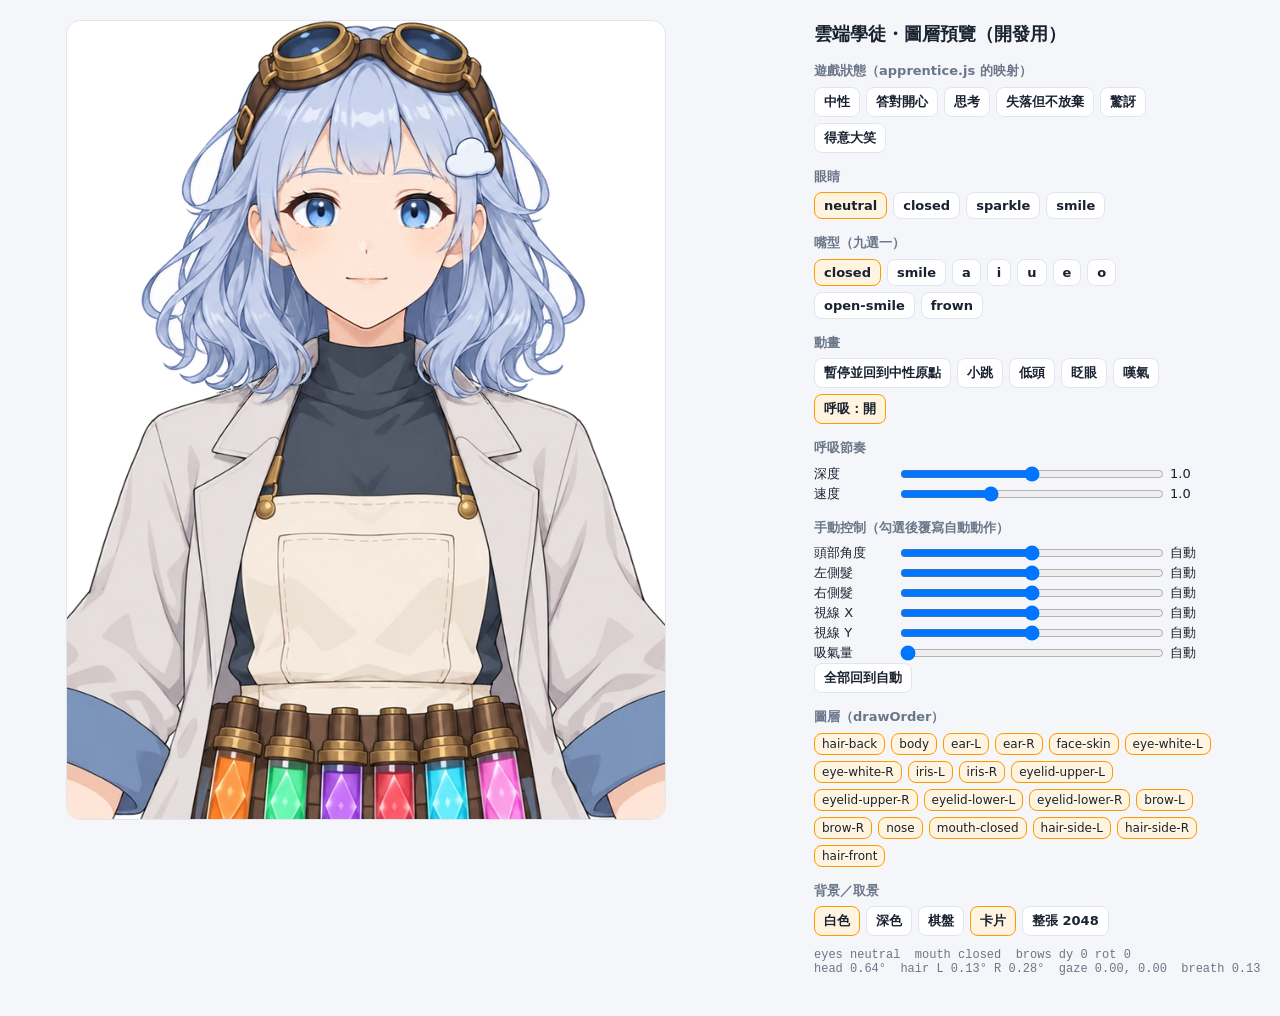
==== tests/apprentice-harness.html @ b0b6ad9e "feat: 雲端學徒 desktop companion (2D layer rig) Opt-in alternative to 雲寶 on desktop (≥1024px, fine point" ====
<!doctype html>
<html lang="zh-Hant">
<head>
<meta charset="utf-8">
<meta name="viewport" content="width=device-width, initial-scale=1">
<title>學徒圖層預覽</title>
<style>
  :root{ --bg:#f4f6f9; --surface:#fff; --border:#e1e5ec; --text:#1a2230; --muted:#6b7689; --accent:#ff9900; }
  *{ box-sizing:border-box; }
  body{ margin:0; background:var(--bg); color:var(--text); font:14px/1.5 system-ui,-apple-system,"PingFang TC",sans-serif; }
  main{ max-width:1180px; margin:0 auto; padding:20px 16px 40px; display:grid; grid-template-columns:minmax(0,1fr) 400px; gap:20px; }
  @media (max-width:820px){ main{ grid-template-columns:1fr; } }
  .stage{ border:1px solid var(--border); border-radius:14px; overflow:hidden; aspect-ratio:3/4; width:100%; max-width:600px; }
  .stage.full{ aspect-ratio:1; }
  .stage.bg-white{ background:#fff; } .stage.bg-dark{ background:#161e2e; }
  .stage.bg-checker{ background:repeating-conic-gradient(#d9dde4 0 25%, #fff 0 50%) 0 0/24px 24px; }
  canvas{ display:block; width:100%; height:100%; }
  h1{ font-size:18px; margin:0 0 6px; } h2{ font-size:13px; color:var(--muted); margin:14px 0 6px; font-weight:700; }
  .row{ display:flex; flex-wrap:wrap; gap:6px; align-items:center; }
  button{ border:1px solid var(--border); background:var(--surface); color:var(--text); font:600 13px system-ui; padding:5px 9px; border-radius:8px; cursor:pointer; }
  button:hover{ border-color:var(--accent); } button.on{ border-color:var(--accent); background:#fff4e0; }
  .layers button{ font-weight:500; font-size:12px; padding:3px 7px; } .layers button:not(.on){ opacity:.45; }
  label{ display:grid; grid-template-columns:76px 1fr 44px; gap:8px; align-items:center; font-size:13px; }
  input[type=range]{ width:100%; }
  #st{ font:12px ui-monospace,Menlo,monospace; color:var(--muted); margin-top:12px; white-space:pre; }
</style>
</head>
<body>
<main>
  <div><div class="stage bg-white" id="stage"><canvas id="cv"></canvas></div></div>
  <section>
    <h1>雲端學徒・圖層預覽（開發用）</h1>
    <h2>遊戲狀態（apprentice.js 的映射）</h2><div class="row" id="presets"></div>
    <h2>眼睛</h2><div class="row" id="eyes"></div>
    <h2>嘴型（九選一）</h2><div class="row" id="mouths"></div>
    <h2>動畫</h2>
    <div class="row">
      <button id="pause">暫停並回到中性原點</button>
      <button data-r="hop">小跳</button><button data-r="nod">低頭</button><button data-r="blink">眨眼</button>
      <button data-r="sigh">嘆氣</button><button id="breathOn" class="on">呼吸：開</button>
    </div>
    <h2>呼吸節奏</h2>
    <label>深度<input type="range" id="bDepth" min="0" max="2" step="0.1" value="1"><span id="bDepthv">1.0</span></label>
    <label>速度<input type="range" id="bRate" min="0.5" max="2" step="0.1" value="1"><span id="bRatev">1.0</span></label>
    <h2>手動控制（勾選後覆寫自動動作）</h2>
    <label>頭部角度<input type="range" id="head" min="-3" max="3" step="0.1" value="0"><span id="headv">自動</span></label>
    <label>左側髮<input type="range" id="hairL" min="-4" max="4" step="0.1" value="0"><span id="hairLv">自動</span></label>
    <label>右側髮<input type="range" id="hairR" min="-4" max="4" step="0.1" value="0"><span id="hairRv">自動</span></label>
    <label>視線 X<input type="range" id="gx" min="-1" max="1" step="0.05" value="0"><span id="gxv">自動</span></label>
    <label>視線 Y<input type="range" id="gy" min="-1" max="1" step="0.05" value="0"><span id="gyv">自動</span></label>
    <label>吸氣量<input type="range" id="br" min="0" max="2.2" step="0.05" value="0"><span id="brv">自動</span></label>
    <div class="row"><button id="auto">全部回到自動</button></div>
    <h2>圖層（drawOrder）</h2><div class="row layers" id="layers"></div>
    <h2>背景／取景</h2>
    <div class="row">
      <button data-bg="white" class="on">白色</button><button data-bg="dark">深色</button><button data-bg="checker">棋盤</button>
      <button data-fr="card" class="on">卡片</button><button data-fr="full">整張 2048</button>
    </div>
    <div id="st"></div>
  </section>
</main>
<script src="../apprentice-rig.js"></script>
<script>
"use strict";
// ?root=<folder>&ext=.png loads another copy of the rig (e.g. the 2048 originals) for verification
// (same-origin only, so a crafted link cannot make this page show someone else's images)
const q = new URLSearchParams(location.search);
const sameOrigin = r => { try { return new URL(r, location.href).origin === location.origin; } catch { return false; } };
const root = q.get("root") && sameOrigin(q.get("root")) ? q.get("root") : undefined;
const ext = root && [".png", ".webp"].includes(q.get("ext")) ? q.get("ext") : undefined;
const cv = document.getElementById("cv"), stage = document.getElementById("stage");
const rig = ApprenticeRig.create(cv, { framing: "card", root, ext });
window.rig = rig;
const $ = id => document.getElementById(id);
const mk = (txt, fn, parent) => { const b = document.createElement("button"); b.textContent = txt; b.onclick = () => fn(b); parent.appendChild(b); return b; };
const radio = (sel, b) => { document.querySelectorAll(sel).forEach(x => x.classList.remove("on")); b && b.classList.add("on"); };
const PRESETS = {   // mirrors apprentice.js STATE: [eyes, mouth, brow dy, brow rot, gaze]
  "中性": ["neutral", "closed", 0, 0, null], "答對開心": ["sparkle", "open-smile", -4, 0, null],
  "思考": ["neutral", "u", -6, 0, [-0.6, -0.9]], "失落但不放棄": ["neutral", "smile", 4, 8, [0, 0.5]],
  "驚訝": ["neutral", "o", -10, 0, [0, 0]], "得意大笑": ["smile", "open-smile", -4, 0, null],
};
const sync = () => {
  const s = rig.state(), find = (sel, txt) => [...document.querySelectorAll(sel)].find(b => b.textContent === txt);
  radio("#eyes button", find("#eyes button", s.eyes)); radio("#mouths button", find("#mouths button", s.mouth));
};
Object.entries(PRESETS).forEach(([name, [e, m, dy, rot, g]]) => mk(name, b => {
  rig.setEyes(e); rig.setMouth(m); rig.setBrows(dy, rot); rig.setGaze(...(g || [0, 0])); radio("#presets button", b); sync();
}, $("presets")));
rig.EYES.forEach(e => mk(e, b => { rig.setEyes(e); radio("#eyes button", b); }, $("eyes")));
rig.MOUTHS.forEach(m => mk(m, b => { rig.setMouth(m); radio("#mouths button", b); }, $("mouths")));
rig.ready.then(() => {
  radio("#eyes button", $("eyes").firstChild); radio("#mouths button", $("mouths").firstChild);
  rig.layers().forEach(n => { const b = mk(n, () => { b.classList.toggle("on"); rig.setLayerVisible(n, b.classList.contains("on")); }, $("layers")); b.classList.add("on"); });
});
let paused = false;
$("pause").onclick = e => {
  paused = !paused; rig.pause(paused);
  if (paused) { rig.reset(); rig.pause(true); Object.keys(manual).forEach(id => { manual[id] = null; $(id).value = 0; $(id + "v").textContent = "自動"; }); sync(); radio("#presets button"); }
  e.target.textContent = paused ? "繼續動畫" : "暫停並回到中性原點";
};
document.querySelectorAll("[data-r]").forEach(b => b.onclick = () => {
  if (b.dataset.r === "hop") rig.hop();
  if (b.dataset.r === "nod") { rig.nod(12); setTimeout(() => rig.nod(0), 1500); }
  if (b.dataset.r === "blink") rig.blink();
  if (b.dataset.r === "sigh") rig.sigh();
});
let breathOn = true;
$("breathOn").onclick = e => { breathOn = !breathOn; rig.setBreath({ on: breathOn }); e.target.classList.toggle("on", breathOn); e.target.textContent = breathOn ? "呼吸：開" : "呼吸：關"; };
["bDepth", "bRate"].forEach(id => $(id).oninput = () => {
  $(id + "v").textContent = (+$(id).value).toFixed(1);
  rig.setBreath(id === "bDepth" ? { depth: +$(id).value } : { rate: +$(id).value });
});
const manual = { head: null, hairL: null, hairR: null, gx: null, gy: null, br: null };
const apply = () => {
  rig.setBreathManual(manual.br);
  rig.setHeadAngle(manual.head);
  rig.setHairAngles(manual.hairL == null && manual.hairR == null ? null : manual.hairL ?? 0, manual.hairR ?? 0);
  rig.setGazeManual(manual.gx == null && manual.gy == null ? null : manual.gx ?? 0, manual.gy ?? 0);
};
Object.keys(manual).forEach(id => $(id).oninput = () => { manual[id] = +$(id).value; $(id + "v").textContent = (+$(id).value).toFixed(id.startsWith("g") || id === "br" ? 2 : 1); apply(); });
$("auto").onclick = () => { Object.keys(manual).forEach(id => { manual[id] = null; $(id).value = 0; $(id + "v").textContent = "自動"; }); apply(); };
document.querySelectorAll("[data-bg]").forEach(b => b.onclick = () => { stage.className = stage.className.replace(/bg-\w+/, "bg-" + b.dataset.bg); radio("[data-bg]", b); });
document.querySelectorAll("[data-fr]").forEach(b => b.onclick = () => { stage.classList.toggle("full", b.dataset.fr === "full"); rig.setFraming(b.dataset.fr); radio("[data-fr]", b); });
addEventListener("resize", () => rig.resize());
setInterval(() => { const s = rig.state(); $("st").textContent =
  `eyes ${s.eyes}  mouth ${s.mouth}  brows dy ${s.brows.dy} rot ${s.brows.rot}\nhead ${s.headDeg.toFixed(2)}°  hair L ${s.hairL.toFixed(2)}° R ${s.hairR.toFixed(2)}°  gaze ${s.gaze.map(v => v.toFixed(2)).join(", ")}  breath ${s.breath.toFixed(2)}`; }, 200);
</script>
</body>
</html>
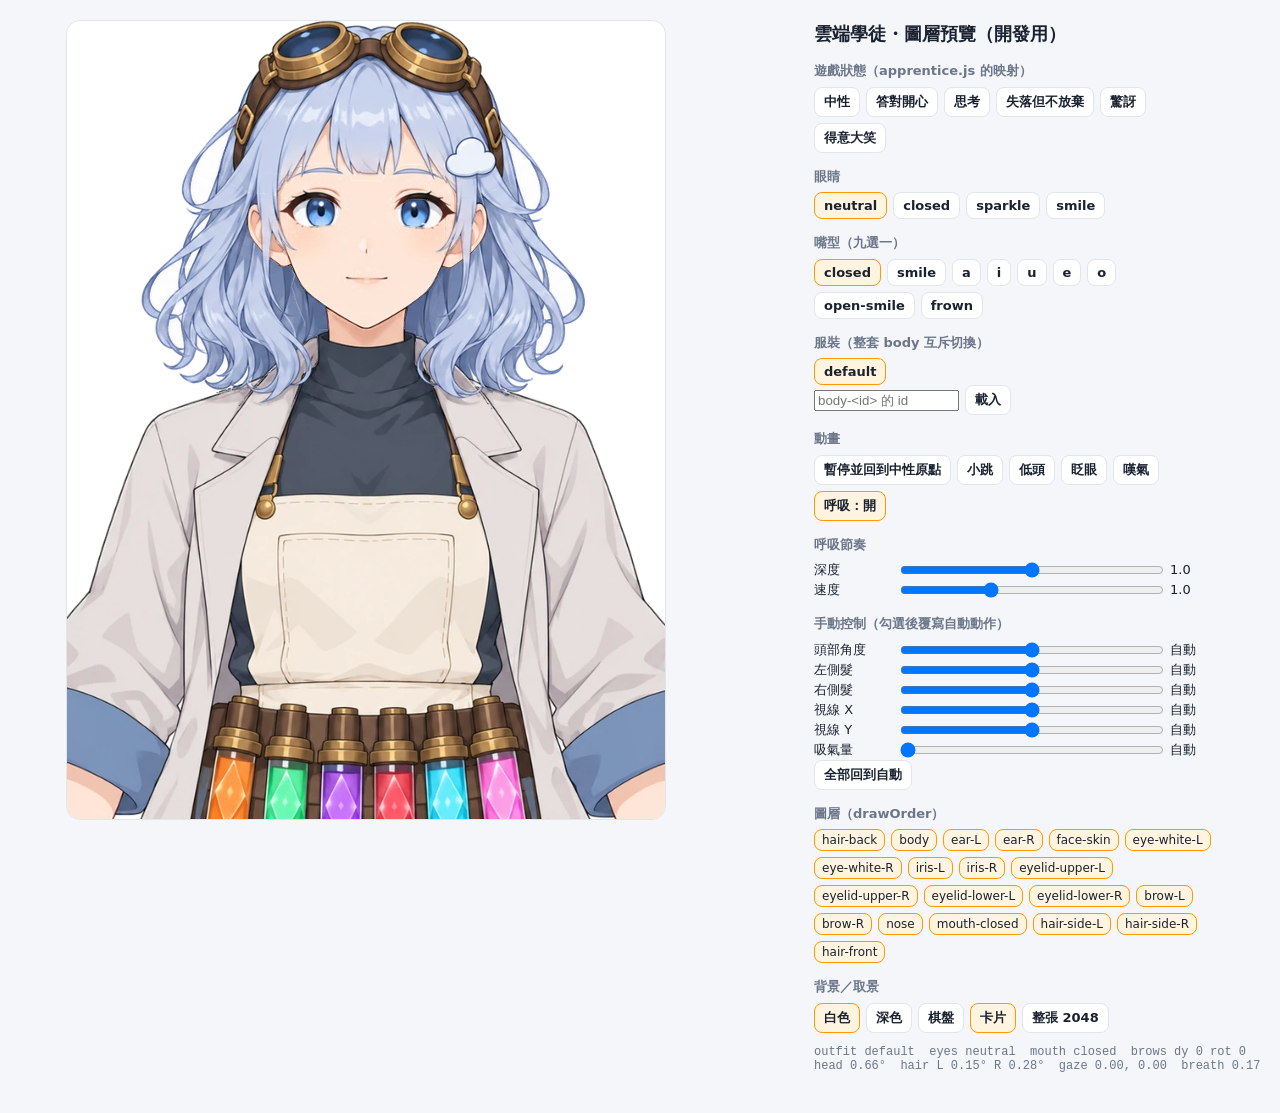
==== commit 4224a086: "feat(apprentice): whole-body outfit slot (setOutfit / outfits) Body layer becomes an exclusive slot " ====
--- a/tests/apprentice-harness.html
+++ b/tests/apprentice-harness.html
@@ -33,6 +33,9 @@
     <h2>遊戲狀態（apprentice.js 的映射）</h2><div class="row" id="presets"></div>
     <h2>眼睛</h2><div class="row" id="eyes"></div>
     <h2>嘴型（九選一）</h2><div class="row" id="mouths"></div>
+    <h2>服裝（整套 body 互斥切換）</h2>
+    <div class="row" id="outfits"></div>
+    <div class="row"><input id="outfitId" placeholder="body-<id> 的 id" size="16"><button id="outfitTry">載入</button><span id="outfitMsg"></span></div>
     <h2>動畫</h2>
     <div class="row">
       <button id="pause">暫停並回到中性原點</button>
@@ -90,8 +93,15 @@
 rig.MOUTHS.forEach(m => mk(m, b => { rig.setMouth(m); radio("#mouths button", b); }, $("mouths")));
 rig.ready.then(() => {
   radio("#eyes button", $("eyes").firstChild); radio("#mouths button", $("mouths").firstChild);
+  rig.outfits().forEach(id => mk(id, b => wear(id, b), $("outfits")));
+  radio("#outfits button", $("outfits").firstChild);
   rig.layers().forEach(n => { const b = mk(n, () => { b.classList.toggle("on"); rig.setLayerVisible(n, b.classList.contains("on")); }, $("layers")); b.classList.add("on"); });
 });
+const wear = (id, b) => rig.setOutfit(id).then(ok => {
+  $("outfitMsg").textContent = ok ? "" : `「${id}」載入失敗，維持 ${rig.state().outfit}`;
+  if (ok) radio("#outfits button", b || [...$("outfits").children].find(x => x.textContent === id));
+});
+$("outfitTry").onclick = () => wear($("outfitId").value.trim());
 let paused = false;
 $("pause").onclick = e => {
   paused = !paused; rig.pause(paused);
@@ -123,7 +133,7 @@
 document.querySelectorAll("[data-fr]").forEach(b => b.onclick = () => { stage.classList.toggle("full", b.dataset.fr === "full"); rig.setFraming(b.dataset.fr); radio("[data-fr]", b); });
 addEventListener("resize", () => rig.resize());
 setInterval(() => { const s = rig.state(); $("st").textContent =
-  `eyes ${s.eyes}  mouth ${s.mouth}  brows dy ${s.brows.dy} rot ${s.brows.rot}\nhead ${s.headDeg.toFixed(2)}°  hair L ${s.hairL.toFixed(2)}° R ${s.hairR.toFixed(2)}°  gaze ${s.gaze.map(v => v.toFixed(2)).join(", ")}  breath ${s.breath.toFixed(2)}`; }, 200);
+  `outfit ${s.outfit}  eyes ${s.eyes}  mouth ${s.mouth}  brows dy ${s.brows.dy} rot ${s.brows.rot}\nhead ${s.headDeg.toFixed(2)}°  hair L ${s.hairL.toFixed(2)}° R ${s.hairR.toFixed(2)}°  gaze ${s.gaze.map(v => v.toFixed(2)).join(", ")}  breath ${s.breath.toFixed(2)}`; }, 200);
 </script>
 </body>
 </html>
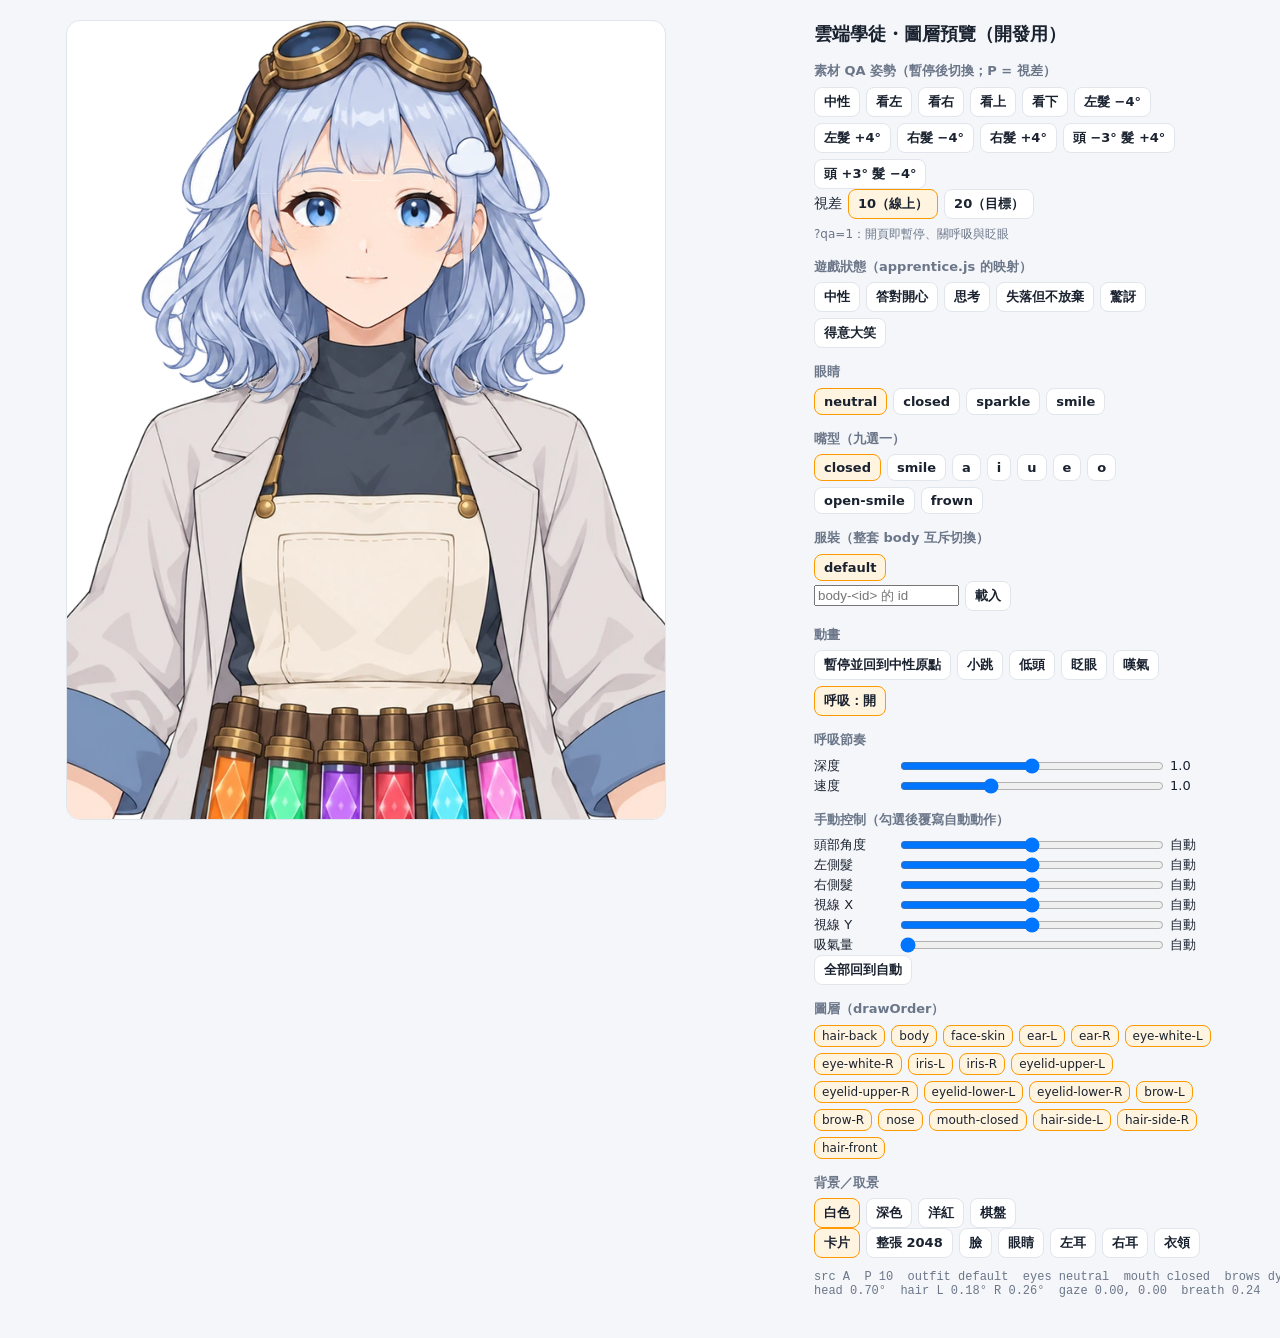
==== commit 304c9116: "feat(apprentice): rig assets v3.2 (layer ownership and hidden-fill fixes) Swap the 1024 WebP rig for" ====
--- a/tests/apprentice-harness.html
+++ b/tests/apprentice-harness.html
@@ -12,7 +12,7 @@
   @media (max-width:820px){ main{ grid-template-columns:1fr; } }
   .stage{ border:1px solid var(--border); border-radius:14px; overflow:hidden; aspect-ratio:3/4; width:100%; max-width:600px; }
   .stage.full{ aspect-ratio:1; }
-  .stage.bg-white{ background:#fff; } .stage.bg-dark{ background:#161e2e; }
+  .stage.bg-white{ background:#fff; } .stage.bg-dark{ background:#161e2e; } .stage.bg-magenta{ background:#ff00ff; }
   .stage.bg-checker{ background:repeating-conic-gradient(#d9dde4 0 25%, #fff 0 50%) 0 0/24px 24px; }
   canvas{ display:block; width:100%; height:100%; }
   h1{ font-size:18px; margin:0 0 6px; } h2{ font-size:13px; color:var(--muted); margin:14px 0 6px; font-weight:700; }
@@ -23,6 +23,7 @@
   label{ display:grid; grid-template-columns:76px 1fr 44px; gap:8px; align-items:center; font-size:13px; }
   input[type=range]{ width:100%; }
   #st{ font:12px ui-monospace,Menlo,monospace; color:var(--muted); margin-top:12px; white-space:pre; }
+  .hint{ font-size:12px; color:var(--muted); }
 </style>
 </head>
 <body>
@@ -30,6 +31,13 @@
   <div><div class="stage bg-white" id="stage"><canvas id="cv"></canvas></div></div>
   <section>
     <h1>雲端學徒・圖層預覽（開發用）</h1>
+    <div id="srcBox" hidden>
+      <h2>素材比較（?root=A&amp;alt=B，同源路徑）</h2><div class="row" id="srcs"></div>
+    </div>
+    <h2>素材 QA 姿勢（暫停後切換；P = 視差）</h2>
+    <div class="row" id="poses"></div>
+    <div class="row">視差 <button data-p="10">10（線上）</button><button data-p="20">20（目標）</button>
+      <span class="hint">?qa=1：開頁即暫停、關呼吸與眨眼</span></div>
     <h2>遊戲狀態（apprentice.js 的映射）</h2><div class="row" id="presets"></div>
     <h2>眼睛</h2><div class="row" id="eyes"></div>
     <h2>嘴型（九選一）</h2><div class="row" id="mouths"></div>
@@ -56,8 +64,11 @@
     <h2>圖層（drawOrder）</h2><div class="row layers" id="layers"></div>
     <h2>背景／取景</h2>
     <div class="row">
-      <button data-bg="white" class="on">白色</button><button data-bg="dark">深色</button><button data-bg="checker">棋盤</button>
+      <button data-bg="white" class="on">白色</button><button data-bg="dark">深色</button><button data-bg="magenta">洋紅</button><button data-bg="checker">棋盤</button>
+    </div>
+    <div class="row">
       <button data-fr="card" class="on">卡片</button><button data-fr="full">整張 2048</button>
+      <button data-fr="face">臉</button><button data-fr="eyes">眼睛</button><button data-fr="earL">左耳</button><button data-fr="earR">右耳</button><button data-fr="collar">衣領</button>
     </div>
     <div id="st"></div>
   </section>
@@ -65,18 +76,61 @@
 <script src="../apprentice-rig.js"></script>
 <script>
 "use strict";
-// ?root=<folder>&ext=.png loads another copy of the rig (e.g. the 2048 originals) for verification
-// (same-origin only, so a crafted link cannot make this page show someone else's images)
+// ?root=<folder>&ext=.png loads another copy of the rig (e.g. the 2048 originals) for verification;
+// ?alt=<folder> adds a second copy to flip between (A/B), ?p=20 sets the head parallax, ?qa=1 opens
+// paused with breathing and blinking off. Same-origin only, so a crafted link cannot make this page
+// show someone else's images.
 const q = new URLSearchParams(location.search);
 const sameOrigin = r => { try { return new URL(r, location.href).origin === location.origin; } catch { return false; } };
-const root = q.get("root") && sameOrigin(q.get("root")) ? q.get("root") : undefined;
-const ext = root && [".png", ".webp"].includes(q.get("ext")) ? q.get("ext") : undefined;
+const pick = k => (q.get(k) && sameOrigin(q.get(k)) ? q.get(k) : undefined);
+const ext = [".png", ".webp"].includes(q.get("ext")) ? q.get("ext") : undefined;
+const SRC = { A: pick("root"), B: pick("alt") };
+const qaMode = q.get("qa") === "1";
+const cfg = { src: "A", parallax: +q.get("p") || undefined };
+// zoomed QA framings in rig units (the stage stays 3:4)
+Object.assign(ApprenticeRig.FRAMING, {
+  face: { x: 660, y: 330, w: 730 }, eyes: { x: 830, y: 430, w: 390 },
+  earL: { x: 640, y: 420, w: 330 }, earR: { x: 1080, y: 420, w: 330 }, collar: { x: 640, y: 720, w: 770 },
+});
+const POSES = {   // the asset-QA set: [head°, hair L°, hair R°, gaze x, gaze y]
+  "中性": [0, 0, 0, 0, 0], "看左": [0, 0, 0, -1, 0], "看右": [0, 0, 0, 1, 0], "看上": [0, 0, 0, 0, -1], "看下": [0, 0, 0, 0, 1],
+  "左髮 −4°": [0, -4, 0, 0, 0], "左髮 +4°": [0, 4, 0, 0, 0], "右髮 −4°": [0, 0, -4, 0, 0], "右髮 +4°": [0, 0, 4, 0, 0],
+  "頭 −3° 髮 +4°": [-3, 4, 4, 0, 0], "頭 +3° 髮 −4°": [3, -4, -4, 0, 0],
+};
 const cv = document.getElementById("cv"), stage = document.getElementById("stage");
-const rig = ApprenticeRig.create(cv, { framing: "card", root, ext });
-window.rig = rig;
+let rig, framing = "card", paused = false, breathOn = !qaMode;
 const $ = id => document.getElementById(id);
 const mk = (txt, fn, parent) => { const b = document.createElement("button"); b.textContent = txt; b.onclick = () => fn(b); parent.appendChild(b); return b; };
 const radio = (sel, b) => { document.querySelectorAll(sel).forEach(x => x.classList.remove("on")); b && b.classList.add("on"); };
+const manual = { head: null, hairL: null, hairR: null, gx: null, gy: null, br: null };
+const apply = () => {
+  rig.setBreathManual(manual.br);
+  rig.setHeadAngle(manual.head);
+  rig.setHairAngles(manual.hairL == null && manual.hairR == null ? null : manual.hairL ?? 0, manual.hairR ?? 0);
+  rig.setGazeManual(manual.gx == null && manual.gy == null ? null : manual.gx ?? 0, manual.gy ?? 0);
+};
+const showManual = () => Object.keys(manual).forEach(id => {
+  $(id).value = manual[id] ?? 0;
+  $(id + "v").textContent = manual[id] == null ? "自動" : (+manual[id]).toFixed(id.startsWith("g") || id === "br" ? 2 : 1);
+});
+
+// (re)build the rig — on load, on A/B switch and on a parallax change; pose, framing and pause carry over
+function make() {
+  if (rig) rig.destroy();
+  const root = SRC[cfg.src];
+  rig = ApprenticeRig.create(cv, { framing, root, ext: root ? ext : undefined, parallax: cfg.parallax, autoBlink: !qaMode });
+  window.rig = rig;
+  ["outfits", "layers"].forEach(id => ($(id).textContent = ""));
+  rig.ready.then(() => {
+    rig.setBreath({ on: breathOn }); rig.pause(paused); apply();
+    radio("#eyes button", $("eyes").firstChild); radio("#mouths button", $("mouths").firstChild);
+    rig.outfits().forEach(id => mk(id, b => wear(id, b), $("outfits")));
+    radio("#outfits button", $("outfits").firstChild);
+    rig.layers().forEach(n => { const b = mk(n, () => { b.classList.toggle("on"); rig.setLayerVisible(n, b.classList.contains("on")); }, $("layers")); b.classList.add("on"); });
+    radio("[data-p]", document.querySelector(`[data-p="${cfg.parallax || 10}"]`));
+  });
+}
+
 const PRESETS = {   // mirrors apprentice.js STATE: [eyes, mouth, brow dy, brow rot, gaze]
   "中性": ["neutral", "closed", 0, 0, null], "答對開心": ["sparkle", "open-smile", -4, 0, null],
   "思考": ["neutral", "u", -6, 0, [-0.6, -0.9]], "失落但不放棄": ["neutral", "smile", 4, 8, [0, 0.5]],
@@ -89,51 +143,54 @@
 Object.entries(PRESETS).forEach(([name, [e, m, dy, rot, g]]) => mk(name, b => {
   rig.setEyes(e); rig.setMouth(m); rig.setBrows(dy, rot); rig.setGaze(...(g || [0, 0])); radio("#presets button", b); sync();
 }, $("presets")));
-rig.EYES.forEach(e => mk(e, b => { rig.setEyes(e); radio("#eyes button", b); }, $("eyes")));
-rig.MOUTHS.forEach(m => mk(m, b => { rig.setMouth(m); radio("#mouths button", b); }, $("mouths")));
-rig.ready.then(() => {
-  radio("#eyes button", $("eyes").firstChild); radio("#mouths button", $("mouths").firstChild);
-  rig.outfits().forEach(id => mk(id, b => wear(id, b), $("outfits")));
-  radio("#outfits button", $("outfits").firstChild);
-  rig.layers().forEach(n => { const b = mk(n, () => { b.classList.toggle("on"); rig.setLayerVisible(n, b.classList.contains("on")); }, $("layers")); b.classList.add("on"); });
-});
+ApprenticeRig.EYES.forEach(e => mk(e, b => { rig.setEyes(e); radio("#eyes button", b); }, $("eyes")));
+ApprenticeRig.MOUTHS.forEach(m => mk(m, b => { rig.setMouth(m); radio("#mouths button", b); }, $("mouths")));
+Object.entries(POSES).forEach(([name, [h, l, r, x, y]]) => mk(name, b => {
+  Object.assign(manual, { head: h, hairL: l, hairR: r, gx: x, gy: y, br: 0 }); showManual(); apply(); radio("#poses button", b);
+}, $("poses")));
+if (SRC.B) {
+  $("srcBox").hidden = false;
+  [["A", SRC.A || "網站預設"], ["B", SRC.B]].forEach(([k, path]) => {
+    const b = mk(`${k}：${path.replace(/\/$/, "").split("/").pop()}`, () => { cfg.src = k; radio("#srcs button", b); make(); }, $("srcs"));
+    b.title = path; if (k === "A") b.classList.add("on");
+  });
+}
+document.querySelectorAll("[data-p]").forEach(b => b.onclick = () => { cfg.parallax = +b.dataset.p; make(); });
 const wear = (id, b) => rig.setOutfit(id).then(ok => {
   $("outfitMsg").textContent = ok ? "" : `「${id}」載入失敗，維持 ${rig.state().outfit}`;
   if (ok) radio("#outfits button", b || [...$("outfits").children].find(x => x.textContent === id));
 });
 $("outfitTry").onclick = () => wear($("outfitId").value.trim());
-let paused = false;
-$("pause").onclick = e => {
-  paused = !paused; rig.pause(paused);
-  if (paused) { rig.reset(); rig.pause(true); Object.keys(manual).forEach(id => { manual[id] = null; $(id).value = 0; $(id + "v").textContent = "自動"; }); sync(); radio("#presets button"); }
-  e.target.textContent = paused ? "繼續動畫" : "暫停並回到中性原點";
+const setPaused = p => {
+  paused = p; rig.pause(paused);
+  if (paused) { rig.reset(); rig.pause(true); Object.keys(manual).forEach(id => (manual[id] = null)); showManual(); apply(); sync(); radio("#presets button"); radio("#poses button"); }
+  $("pause").textContent = paused ? "繼續動畫" : "暫停並回到中性原點";
 };
+$("pause").onclick = () => setPaused(!paused);
 document.querySelectorAll("[data-r]").forEach(b => b.onclick = () => {
   if (b.dataset.r === "hop") rig.hop();
   if (b.dataset.r === "nod") { rig.nod(12); setTimeout(() => rig.nod(0), 1500); }
   if (b.dataset.r === "blink") rig.blink();
   if (b.dataset.r === "sigh") rig.sigh();
 });
-let breathOn = true;
-$("breathOn").onclick = e => { breathOn = !breathOn; rig.setBreath({ on: breathOn }); e.target.classList.toggle("on", breathOn); e.target.textContent = breathOn ? "呼吸：開" : "呼吸：關"; };
+const showBreath = () => { $("breathOn").classList.toggle("on", breathOn); $("breathOn").textContent = breathOn ? "呼吸：開" : "呼吸：關"; };
+$("breathOn").onclick = () => { breathOn = !breathOn; rig.setBreath({ on: breathOn }); showBreath(); };
 ["bDepth", "bRate"].forEach(id => $(id).oninput = () => {
   $(id + "v").textContent = (+$(id).value).toFixed(1);
   rig.setBreath(id === "bDepth" ? { depth: +$(id).value } : { rate: +$(id).value });
 });
-const manual = { head: null, hairL: null, hairR: null, gx: null, gy: null, br: null };
-const apply = () => {
-  rig.setBreathManual(manual.br);
-  rig.setHeadAngle(manual.head);
-  rig.setHairAngles(manual.hairL == null && manual.hairR == null ? null : manual.hairL ?? 0, manual.hairR ?? 0);
-  rig.setGazeManual(manual.gx == null && manual.gy == null ? null : manual.gx ?? 0, manual.gy ?? 0);
-};
-Object.keys(manual).forEach(id => $(id).oninput = () => { manual[id] = +$(id).value; $(id + "v").textContent = (+$(id).value).toFixed(id.startsWith("g") || id === "br" ? 2 : 1); apply(); });
-$("auto").onclick = () => { Object.keys(manual).forEach(id => { manual[id] = null; $(id).value = 0; $(id + "v").textContent = "自動"; }); apply(); };
+Object.keys(manual).forEach(id => $(id).oninput = () => { manual[id] = +$(id).value; showManual(); apply(); });
+$("auto").onclick = () => { Object.keys(manual).forEach(id => (manual[id] = null)); showManual(); apply(); radio("#poses button"); };
 document.querySelectorAll("[data-bg]").forEach(b => b.onclick = () => { stage.className = stage.className.replace(/bg-\w+/, "bg-" + b.dataset.bg); radio("[data-bg]", b); });
-document.querySelectorAll("[data-fr]").forEach(b => b.onclick = () => { stage.classList.toggle("full", b.dataset.fr === "full"); rig.setFraming(b.dataset.fr); radio("[data-fr]", b); });
+document.querySelectorAll("[data-fr]").forEach(b => b.onclick = () => {
+  framing = b.dataset.fr; stage.classList.toggle("full", framing === "full"); rig.setFraming(framing); radio("[data-fr]", b);
+});
 addEventListener("resize", () => rig.resize());
 setInterval(() => { const s = rig.state(); $("st").textContent =
-  `outfit ${s.outfit}  eyes ${s.eyes}  mouth ${s.mouth}  brows dy ${s.brows.dy} rot ${s.brows.rot}\nhead ${s.headDeg.toFixed(2)}°  hair L ${s.hairL.toFixed(2)}° R ${s.hairR.toFixed(2)}°  gaze ${s.gaze.map(v => v.toFixed(2)).join(", ")}  breath ${s.breath.toFixed(2)}`; }, 200);
+  `src ${cfg.src}  P ${cfg.parallax || 10}  outfit ${s.outfit}  eyes ${s.eyes}  mouth ${s.mouth}  brows dy ${s.brows.dy} rot ${s.brows.rot}\nhead ${s.headDeg.toFixed(2)}°  hair L ${s.hairL.toFixed(2)}° R ${s.hairR.toFixed(2)}°  gaze ${s.gaze.map(v => v.toFixed(2)).join(", ")}  breath ${s.breath.toFixed(2)}`; }, 200);
+showBreath();
+make();
+if (qaMode) setPaused(true);
 </script>
 </body>
 </html>
